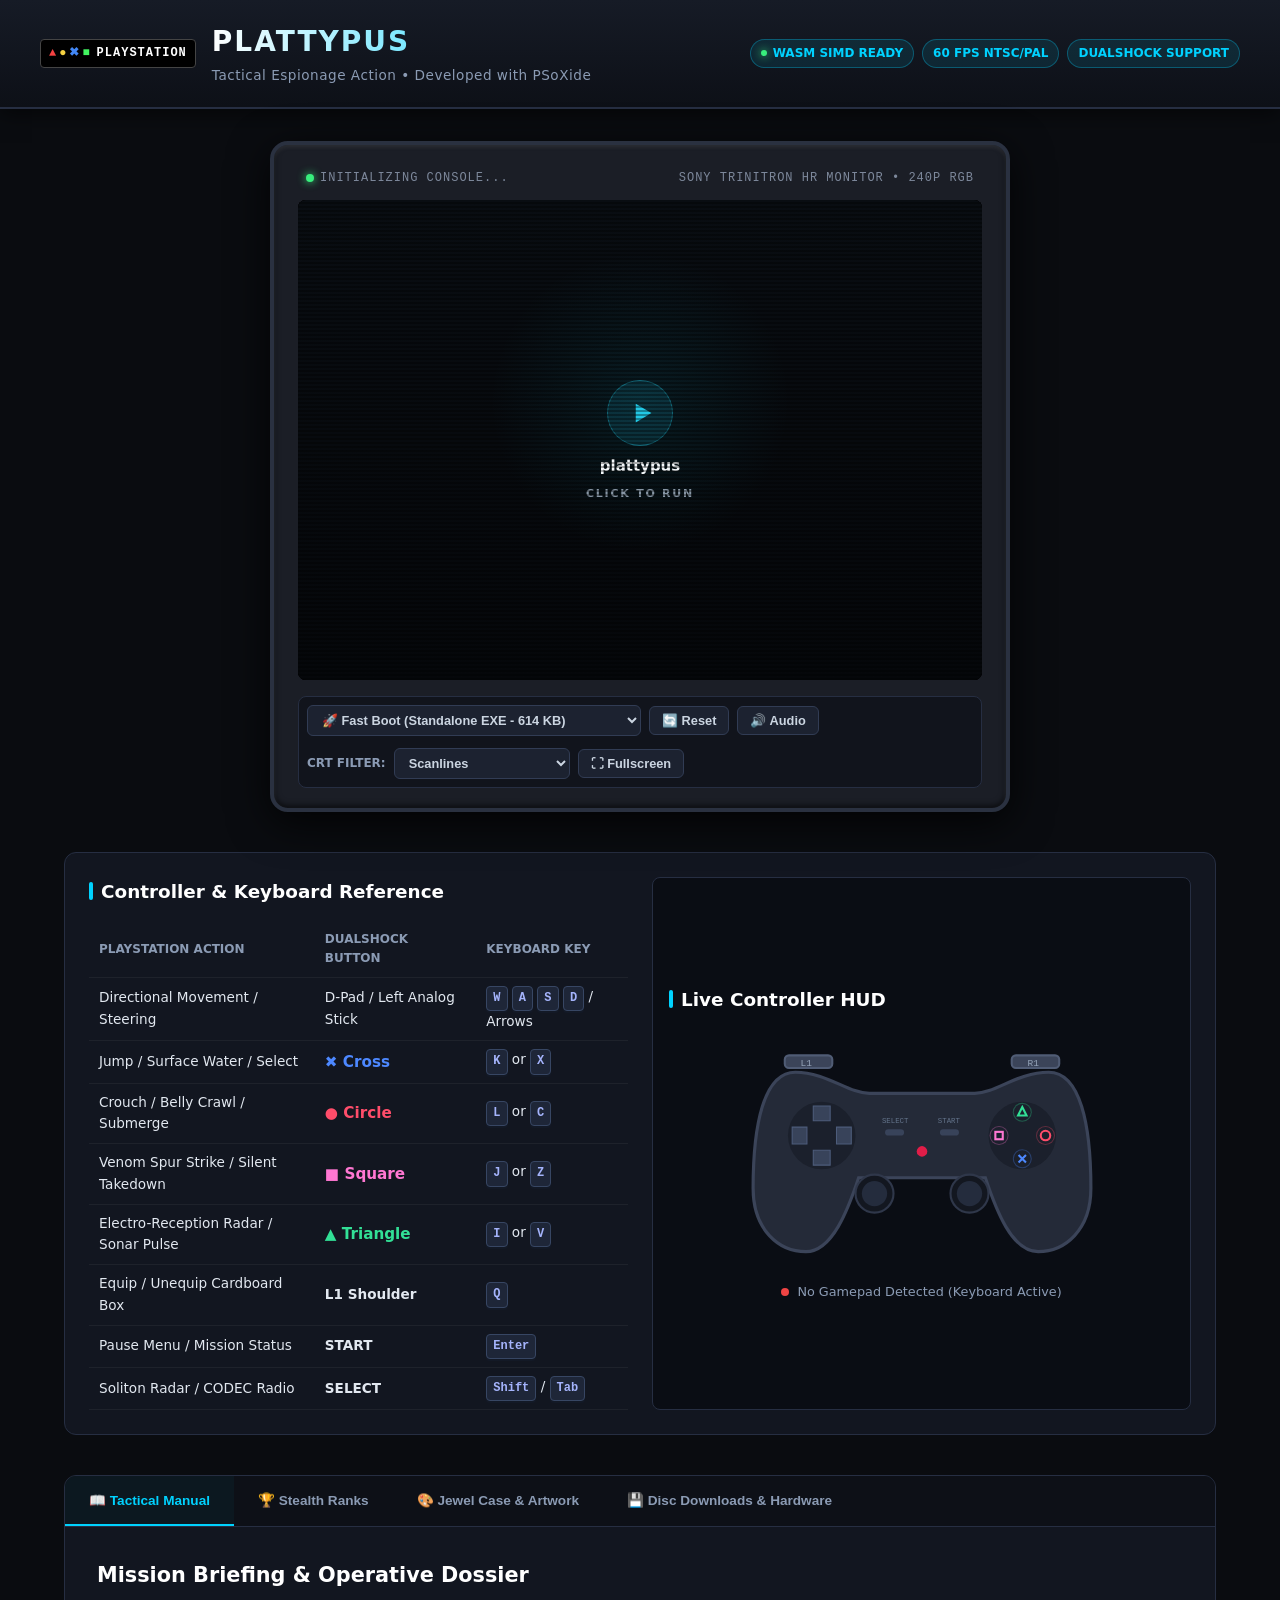
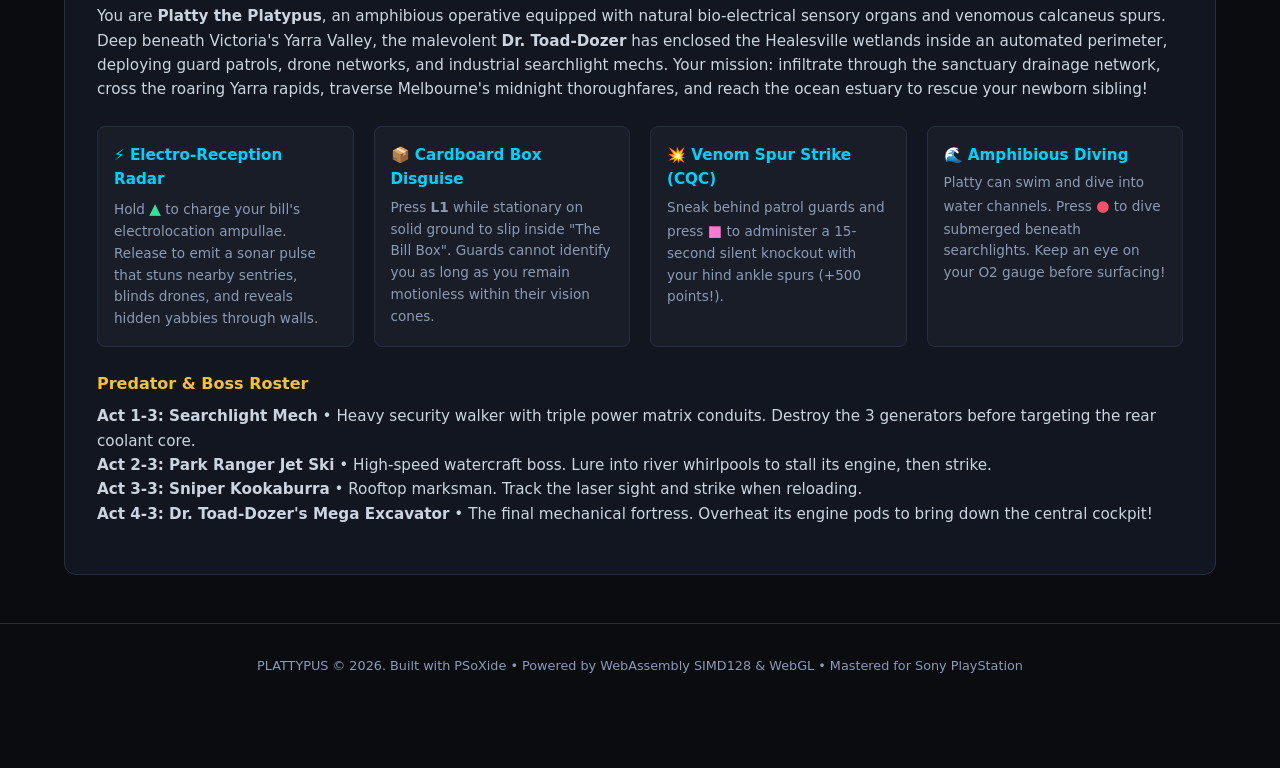
==== web/index.html @ a644ec4f "feat: Add Plattypus PS1 Web Arcade and PSoXide WASM player bundle" ====
<!DOCTYPE html>
<html lang="en">
<head>
  <meta charset="UTF-8">
  <meta name="viewport" content="width=device-width, initial-scale=1.0">
  <title>PLATTYPUS (PS1) - Tactical Espionage Action | Web Arcade</title>
  <link rel="stylesheet" href="style.css">
  <link rel="icon" type="image/png" href="assets/disc_face_art.svg">
</head>
<body>

  <!-- Top Header -->
  <header>
    <div class="header-container">
      <div class="logo-group">
        <div class="ps-badge">
          <div class="ps-logo-dots">
            <span>▲</span><span>●</span><span>✖</span><span>■</span>
          </div>
          PLAYSTATION
        </div>
        <div class="title-group">
          <h1>PLATTYPUS</h1>
          <p>Tactical Espionage Action &bull; Developed with PSoXide</p>
        </div>
      </div>
      <div class="header-badges">
        <div class="badge pulse">WASM SIMD READY</div>
        <div class="badge">60 FPS NTSC/PAL</div>
        <div class="badge">DUALSHOCK SUPPORT</div>
      </div>
    </div>
  </header>

  <!-- Main Showcase Container -->
  <main class="main-container">

    <!-- Arcade Monitor / Emulation Stage -->
    <section class="arcade-section">
      <div class="arcade-bezel">
        <div class="bezel-header">
          <div class="bezel-power-led">
            <div class="led-indicator" id="status-led"></div>
            <span id="status-text">INITIALIZING CONSOLE...</span>
          </div>
          <span>SONY TRINITRON HR MONITOR &bull; 240P RGB</span>
        </div>

        <!-- Monitor Screen with Shader Overlay -->
        <div class="screen-container">
          <iframe id="emulator-frame"
                  src="player/?embed=1&disc=../roms/plattypus.exe"
                  title="Plattypus PS1 Web Player"
                  allow="autoplay; gamepad; fullscreen"
                  loading="eager">
          </iframe>
          <div id="crt-overlay" class="crt-overlay crt-scanlines"></div>
        </div>

        <!-- Arcade Control Toolbar -->
        <div class="arcade-toolbar">
          <div class="toolbar-group">
            <select id="disc-select" class="select-tool" title="Select Game Disc Format">
              <option value="../roms/plattypus.exe">🚀 Fast Boot (Standalone EXE - 614 KB)</option>
              <option value="../roms/plattypus.bin">💿 Master CD-ROM (Full Audio & FMVs - 29 MB)</option>
            </select>
            <button id="btn-reset" class="btn-tool" title="Cold Boot / Reset PS1">🔄 Reset</button>
            <button id="btn-mute" class="btn-tool" title="Mute/Unmute Audio">🔊 Audio</button>
          </div>

          <div class="toolbar-group">
            <label for="crt-select" style="font-size: 0.75rem; color: var(--text-muted); font-weight: 600;">CRT FILTER:</label>
            <select id="crt-select" class="select-tool">
              <option value="scanlines" selected>Scanlines</option>
              <option value="trinitron">Retro Trinitron Glow</option>
              <option value="off">Off (Crisp Raw Pixels)</option>
            </select>
            <button id="btn-fullscreen" class="btn-tool" title="Toggle Fullscreen">⛶ Fullscreen</button>
          </div>
        </div>
      </div>
    </section>

    <!-- Controller Visualizer & Input Mapping -->
    <section class="controller-section">
      <!-- Input Controls Table -->
      <div>
        <h2 class="section-title">Controller & Keyboard Reference</h2>
        <table class="controls-table">
          <thead>
            <tr>
              <th>PlayStation Action</th>
              <th>DualShock Button</th>
              <th>Keyboard Key</th>
            </tr>
          </thead>
          <tbody>
            <tr>
              <td>Directional Movement / Steering</td>
              <td>D-Pad / Left Analog Stick</td>
              <td><span class="key-badge">W</span> <span class="key-badge">A</span> <span class="key-badge">S</span> <span class="key-badge">D</span> / Arrows</td>
            </tr>
            <tr>
              <td>Jump / Surface Water / Select</td>
              <td><span class="ps-symbol sym-cross">✖ Cross</span></td>
              <td><span class="key-badge">K</span> or <span class="key-badge">X</span></td>
            </tr>
            <tr>
              <td>Crouch / Belly Crawl / Submerge</td>
              <td><span class="ps-symbol sym-circle">● Circle</span></td>
              <td><span class="key-badge">L</span> or <span class="key-badge">C</span></td>
            </tr>
            <tr>
              <td>Venom Spur Strike / Silent Takedown</td>
              <td><span class="ps-symbol sym-square">■ Square</span></td>
              <td><span class="key-badge">J</span> or <span class="key-badge">Z</span></td>
            </tr>
            <tr>
              <td>Electro-Reception Radar / Sonar Pulse</td>
              <td><span class="ps-symbol sym-triangle">▲ Triangle</span></td>
              <td><span class="key-badge">I</span> or <span class="key-badge">V</span></td>
            </tr>
            <tr>
              <td>Equip / Unequip Cardboard Box</td>
              <td><strong>L1 Shoulder</strong></td>
              <td><span class="key-badge">Q</span></td>
            </tr>
            <tr>
              <td>Pause Menu / Mission Status</td>
              <td><strong>START</strong></td>
              <td><span class="key-badge">Enter</span></td>
            </tr>
            <tr>
              <td>Soliton Radar / CODEC Radio</td>
              <td><strong>SELECT</strong></td>
              <td><span class="key-badge">Shift</span> / <span class="key-badge">Tab</span></td>
            </tr>
          </tbody>
        </table>
      </div>

      <!-- Live Virtual DualShock Controller -->
      <div class="gamepad-visualizer">
        <h2 class="section-title" style="align-self: flex-start;">Live Controller HUD</h2>
        <div class="controller-svg-wrap">
          <svg viewBox="0 0 360 220" fill="none" xmlns="http://www.w3.org/2000/svg">
            <!-- Controller Base Body -->
            <path d="M 60 40 C 30 40, 20 90, 20 150 C 20 190, 45 210, 70 210 C 95 210, 110 170, 120 140 L 240 140 C 250 170, 265 210, 290 210 C 315 210, 340 190, 340 150 C 340 90, 330 40, 300 40 C 270 40, 250 60, 230 60 L 130 60 C 110 60, 90 40, 60 40 Z" fill="#242a38" stroke="#3b4459" stroke-width="3"/>
            
            <!-- Shoulders L1 / R1 -->
            <rect id="svg-l1" x="50" y="24" width="45" height="12" rx="4" fill="#3b4459" stroke="#505c75" stroke-width="2"/>
            <rect id="svg-r1" x="265" y="24" width="45" height="12" rx="4" fill="#3b4459" stroke="#505c75" stroke-width="2"/>
            <text x="65" y="34" font-size="9" fill="#94a3b8" font-family="monospace">L1</text>
            <text x="280" y="34" font-size="9" fill="#94a3b8" font-family="monospace">R1</text>

            <!-- D-Pad Base & Directional Buttons -->
            <circle cx="85" cy="100" r="32" fill="#1b202c"/>
            <path id="svg-dpad-up" d="M 77 72 H 93 V 86 H 77 Z" fill="#38435a" stroke="#4d5c7b"/>
            <path id="svg-dpad-down" d="M 77 114 H 93 V 128 H 77 Z" fill="#38435a" stroke="#4d5c7b"/>
            <path id="svg-dpad-left" d="M 57 92 H 71 V 108 H 57 Z" fill="#38435a" stroke="#4d5c7b"/>
            <path id="svg-dpad-right" d="M 99 92 H 113 V 108 H 99 Z" fill="#38435a" stroke="#4d5c7b"/>

            <!-- Center Buttons (Select / Analog / Start) -->
            <rect id="svg-select" x="145" y="94" width="18" height="6" rx="3" fill="#38435a"/>
            <rect id="svg-start" x="197" y="94" width="18" height="6" rx="3" fill="#38435a"/>
            <text x="142" y="88" font-size="7" fill="#64748b" font-family="monospace">SELECT</text>
            <text x="195" y="88" font-size="7" fill="#64748b" font-family="monospace">START</text>
            <circle cx="180" cy="115" r="5" fill="#e11d48"/>

            <!-- Action Buttons (Triangle, Circle, Cross, Square) -->
            <circle cx="275" cy="100" r="32" fill="#1b202c"/>
            <!-- Triangle (Top) -->
            <g id="svg-triangle">
              <circle cx="275" cy="78" r="9" fill="#32e096" opacity="0.3"/>
              <circle cx="275" cy="78" r="8" fill="#1b202c"/>
              <path d="M 275 73 L 279 81 L 271 81 Z" fill="none" stroke="#32e096" stroke-width="2"/>
            </g>
            <!-- Circle (Right) -->
            <g id="svg-circle">
              <circle cx="297" cy="100" r="9" fill="#ff4d6a" opacity="0.3"/>
              <circle cx="297" cy="100" r="8" fill="#1b202c"/>
              <circle cx="297" cy="100" r="4.5" fill="none" stroke="#ff4d6a" stroke-width="2"/>
            </g>
            <!-- Cross (Bottom) -->
            <g id="svg-cross">
              <circle cx="275" cy="122" r="9" fill="#4d88ff" opacity="0.3"/>
              <circle cx="275" cy="122" r="8" fill="#1b202c"/>
              <path d="M 271.5 118.5 L 278.5 125.5 M 278.5 118.5 L 271.5 125.5" stroke="#4d88ff" stroke-width="2"/>
            </g>
            <!-- Square (Left) -->
            <g id="svg-square">
              <circle cx="253" cy="100" r="9" fill="#ff77d2" opacity="0.3"/>
              <circle cx="253" cy="100" r="8" fill="#1b202c"/>
              <rect x="249.5" y="96.5" width="7" height="7" fill="none" stroke="#ff77d2" stroke-width="2"/>
            </g>

            <!-- Dual Analog Sticks -->
            <g id="svg-stick-l">
              <circle cx="135" cy="155" r="18" fill="#131720" stroke="#2f374a" stroke-width="2"/>
              <circle cx="135" cy="155" r="12" fill="#242c3d"/>
            </g>
            <g id="svg-stick-r">
              <circle cx="225" cy="155" r="18" fill="#131720" stroke="#2f374a" stroke-width="2"/>
              <circle cx="225" cy="155" r="12" fill="#242c3d"/>
            </g>
          </svg>
        </div>
        <div class="controller-status-bar">
          <div id="gamepad-status" class="status-dot"></div>
          <span id="gamepad-name">No Gamepad Detected (Keyboard Active)</span>
        </div>
      </div>
    </section>

    <!-- Information Hub / Manual & Media Tabs -->
    <section class="hub-section">
      <div class="hub-tabs">
        <button class="tab-btn active" data-tab="tab-manual">📖 Tactical Manual</button>
        <button class="tab-btn" data-tab="tab-ranks">🏆 Stealth Ranks</button>
        <button class="tab-btn" data-tab="tab-gallery">🎨 Jewel Case & Artwork</button>
        <button class="tab-btn" data-tab="tab-downloads">💾 Disc Downloads & Hardware</button>
      </div>

      <!-- Tab 1: Field Manual -->
      <div id="tab-manual" class="tab-content active">
        <h3>Mission Briefing & Operative Dossier</h3>
        <p>
          You are <strong>Platty the Platypus</strong>, an amphibious operative equipped with natural bio-electrical sensory organs and venomous calcaneus spurs. 
          Deep beneath Victoria's Yarra Valley, the malevolent <strong>Dr. Toad-Dozer</strong> has enclosed the Healesville wetlands inside an automated perimeter, 
          deploying guard patrols, drone networks, and industrial searchlight mechs. Your mission: infiltrate through the sanctuary drainage network, cross the roaring Yarra rapids, 
          traverse Melbourne's midnight thoroughfares, and reach the ocean estuary to rescue your newborn sibling!
        </p>

        <div class="features-grid">
          <div class="feature-card">
            <h5>⚡ Electro-Reception Radar</h5>
            <p>Hold <span class="ps-symbol sym-triangle">▲</span> to charge your bill's electrolocation ampullae. Release to emit a sonar pulse that stuns nearby sentries, blinds drones, and reveals hidden yabbies through walls.</p>
          </div>
          <div class="feature-card">
            <h5>📦 Cardboard Box Disguise</h5>
            <p>Press <strong>L1</strong> while stationary on solid ground to slip inside "The Bill Box". Guards cannot identify you as long as you remain motionless within their vision cones.</p>
          </div>
          <div class="feature-card">
            <h5>💥 Venom Spur Strike (CQC)</h5>
            <p>Sneak behind patrol guards and press <span class="ps-symbol sym-square">■</span> to administer a 15-second silent knockout with your hind ankle spurs (+500 points!).</p>
          </div>
          <div class="feature-card">
            <h5>🌊 Amphibious Diving</h5>
            <p>Platty can swim and dive into water channels. Press <span class="ps-symbol sym-circle">●</span> to dive submerged beneath searchlights. Keep an eye on your O2 gauge before surfacing!</p>
          </div>
        </div>

        <h4>Predator & Boss Roster</h4>
        <p>
          <strong>Act 1-3: Searchlight Mech</strong> &bull; Heavy security walker with triple power matrix conduits. Destroy the 3 generators before targeting the rear coolant core.<br>
          <strong>Act 2-3: Park Ranger Jet Ski</strong> &bull; High-speed watercraft boss. Lure into river whirlpools to stall its engine, then strike.<br>
          <strong>Act 3-3: Sniper Kookaburra</strong> &bull; Rooftop marksman. Track the laser sight and strike when reloading.<br>
          <strong>Act 4-3: Dr. Toad-Dozer's Mega Excavator</strong> &bull; The final mechanical fortress. Overheat its engine pods to bring down the central cockpit!
        </p>
      </div>

      <!-- Tab 2: Stealth Ranks -->
      <div id="tab-ranks" class="tab-content">
        <h3>Campaign Codename & Grading System</h3>
        <p>Upon completing the campaign or individual acts, your performance is graded against clear times and stealth alerts:</p>
        
        <table class="controls-table" style="margin-top: 1rem;">
          <thead>
            <tr>
              <th>Codename</th>
              <th>Rank</th>
              <th>Requirement</th>
              <th>Evaluation Profile</th>
            </tr>
          </thead>
          <tbody>
            <tr>
              <td><strong style="color: #ffd700;">FOX</strong></td>
              <td><span class="key-badge" style="color: #ffd700; border-color: #ffd700;">S-RANK</span></td>
              <td>0 Alerts &bull; Time &lt; 10 min</td>
              <td>Ultimate Ghost Operative &bull; Zero Detection</td>
            </tr>
            <tr>
              <td><strong>PLATYPUS</strong></td>
              <td><span class="key-badge">A-RANK</span></td>
              <td>&le; 2 Alerts &bull; Time &lt; 15 min</td>
              <td>True Amphibious Spec-Ops Master</td>
            </tr>
            <tr>
              <td><strong>ECHIDNA</strong></td>
              <td><span class="key-badge">A-RANK</span></td>
              <td>&le; 4 Alerts &bull; Time &lt; 20 min</td>
              <td>Spiny Defensive Expert</td>
            </tr>
            <tr>
              <td><strong>WOMBAT</strong></td>
              <td><span class="key-badge">B-RANK</span></td>
              <td>&le; 6 Alerts &bull; Time &lt; 25 min</td>
              <td>Sturdy Subterranean Infiltrator</td>
            </tr>
            <tr>
              <td><strong>KOALA</strong></td>
              <td><span class="key-badge">B-RANK</span></td>
              <td>&le; 8 Alerts &bull; Time &lt; 30 min</td>
              <td>Methodical Tree Climber</td>
            </tr>
            <tr>
              <td><strong>SLOTH</strong></td>
              <td><span class="key-badge">C-RANK</span></td>
              <td>&gt; 8 Alerts or Time &ge; 30 min</td>
              <td>Take Your Time, Platty!</td>
            </tr>
          </tbody>
        </table>
      </div>

      <!-- Tab 3: Artwork & Packaging Gallery -->
      <div id="tab-gallery" class="tab-content">
        <h3>Original PlayStation Packaging & Physical Media</h3>
        <p>Complete authentic PlayStation jewel case designs and disc face specifications drafted for retail manufacturing:</p>

        <div class="gallery-grid">
          <div class="art-card">
            <img src="assets/jewel_case_cover_ntsc.svg" alt="NTSC Front Jewel Case">
            <span>NTSC-U Front Jewel Case Art</span>
          </div>
          <div class="art-card">
            <img src="assets/disc_face_art.svg" alt="CD-ROM Disc Face Art">
            <span>Direct Silk-Screened Disc Face</span>
          </div>
          <div class="art-card">
            <img src="assets/jewel_case_back_ntsc.svg" alt="NTSC Back Cover Insert">
            <span>Rear Inlay & Barcode Packaging</span>
          </div>
          <div class="art-card">
            <img src="assets/frontscreen.png" alt="In-Game Title Art">
            <span>Hi-Res 16-Bit Title Screen Canvas</span>
          </div>
        </div>
      </div>

      <!-- Tab 4: Downloads & Hardware Guide -->
      <div id="tab-downloads" class="tab-content">
        <h3>Master Disc Images & Hardware Deployment</h3>
        <p>Run Plattypus natively on genuine PlayStation 1 hardware or your preferred desktop emulator:</p>

        <div class="download-grid">
          <div class="download-card">
            <div>
              <h4>Standalone PSX-EXE</h4>
              <p>MIPS R3000 bare-metal executable. Ideal for fast network boot via Unirom, Caetla, or emulator rapid testing.</p>
            </div>
            <a href="roms/plattypus.exe" download="plattypus.exe" class="btn-download">
              ⬇ Download plattypus.exe (614 KB)
            </a>
          </div>

          <div class="download-card">
            <div>
              <h4>Master Bootable CD (.CUE / .BIN)</h4>
              <p>Mastered Red Book CD image including CDDA Audio soundtrack and 15fps MDEC/XA cinematic sequences.</p>
            </div>
            <div style="display: flex; gap: 0.5rem; flex-direction: column;">
              <a href="roms/plattypus.cue" download="plattypus.cue" class="btn-download">
                ⬇ Download plattypus.cue (Index)
              </a>
              <a href="roms/plattypus.bin" download="plattypus.bin" class="btn-download" style="background: linear-gradient(90deg, #10b981 0%, #059669 100%);">
                ⬇ Download plattypus.bin (29 MB)
              </a>
            </div>
          </div>
        </div>

        <h4 style="margin-top: 2rem;">Hardware Installation Instructions</h4>
        <ul style="color: var(--text-muted); font-size: 0.9rem; margin-left: 1.5rem; margin-top: 0.5rem; line-height: 1.8;">
          <li><strong>Optical Drive Emulators (xStation, MODE, PSIO):</strong> Place <code>plattypus.cue</code> and <code>plattypus.bin</code> inside your SD card game folder. Compatible with NTSC-U, NTSC-J, and PAL consoles with automatic 60Hz/50Hz clock scaling.</li>
          <li><strong>Physical CD-R:</strong> Burn <code>plattypus.cue</code> using ImgBurn at 2x or 4x speed onto high quality CD-R media. Boot via modchip or Tonyhax international soft-exploit.</li>
          <li><strong>DuckStation / RetroArch:</strong> Open DuckStation &bull; File &bull; Start Disc &bull; Select <code>plattypus.cue</code>. Enable PGXP Geometry Precision for ultra-smooth perspective polygon rendering.</li>
        </ul>
      </div>
    </section>

  </main>

  <!-- Footer -->
  <footer>
    <p>PLATTYPUS &copy; 2026. Built with PSoXide &bull; Powered by WebAssembly SIMD128 & WebGL &bull; Mastered for Sony PlayStation</p>
  </footer>

  <script src="app.js"></script>
</body>
</html>
---- web/style.css ----
:root {
  --bg-primary: #0a0c10;
  --bg-secondary: #121620;
  --bg-card: #181d2a;
  --border-color: #262e42;
  --accent-blue: #00d2ff;
  --accent-cyan: #38ef7d;
  --accent-yellow: #f8c034;
  --accent-red: #ff3860;
  --ps-cross: #4d88ff;
  --ps-circle: #ff4d6a;
  --ps-square: #ff77d2;
  --ps-triangle: #32e096;
  --text-main: #e2e8f0;
  --text-muted: #8b9bb4;
  --font-retro: 'Courier New', monospace;
  --font-ui: system-ui, -apple-system, BlinkMacSystemFont, 'Segoe UI', Roboto, sans-serif;
}

* {
  box-sizing: border-box;
  margin: 0;
  padding: 0;
}

body {
  background-color: var(--bg-primary);
  color: var(--text-main);
  font-family: var(--font-ui);
  line-height: 1.6;
  overflow-x: hidden;
  padding-bottom: 60px;
}

/* Header & Banner */
header {
  background: linear-gradient(180deg, #161b26 0%, #0d1017 100%);
  border-bottom: 2px solid var(--border-color);
  padding: 1.25rem 2rem;
  box-shadow: 0 4px 20px rgba(0, 0, 0, 0.6);
}

.header-container {
  max-width: 1200px;
  margin: 0 auto;
  display: flex;
  justify-content: space-between;
  align-items: center;
  flex-wrap: wrap;
  gap: 1rem;
}

.logo-group {
  display: flex;
  align-items: center;
  gap: 1rem;
}

.ps-badge {
  background: #000;
  border: 1px solid #444;
  border-radius: 4px;
  padding: 4px 8px;
  font-family: var(--font-retro);
  font-size: 0.75rem;
  font-weight: bold;
  letter-spacing: 1px;
  color: #fff;
  display: flex;
  align-items: center;
  gap: 6px;
}

.ps-logo-dots {
  display: inline-flex;
  gap: 2px;
}
.ps-logo-dots span:nth-child(1) { color: var(--ps-red, #f54242); }
.ps-logo-dots span:nth-child(2) { color: var(--ps-yellow, #f5d142); }
.ps-logo-dots span:nth-child(3) { color: var(--ps-blue, #4287f5); }
.ps-logo-dots span:nth-child(4) { color: var(--ps-green, #42f560); }

.title-group h1 {
  font-size: 1.75rem;
  font-weight: 800;
  letter-spacing: 2px;
  background: linear-gradient(90deg, #ffffff 0%, var(--accent-blue) 100%);
  -webkit-background-clip: text;
  -webkit-text-fill-color: transparent;
  text-transform: uppercase;
}

.title-group p {
  font-size: 0.85rem;
  color: var(--text-muted);
  letter-spacing: 0.5px;
}

.header-badges {
  display: flex;
  gap: 0.5rem;
  align-items: center;
}

.badge {
  background: rgba(0, 210, 255, 0.1);
  border: 1px solid rgba(0, 210, 255, 0.3);
  color: var(--accent-blue);
  font-size: 0.75rem;
  padding: 4px 10px;
  border-radius: 999px;
  font-weight: 600;
  display: flex;
  align-items: center;
  gap: 6px;
}

.badge.pulse::before {
  content: '';
  width: 6px;
  height: 6px;
  background: var(--accent-cyan);
  border-radius: 50%;
  box-shadow: 0 0 8px var(--accent-cyan);
  animation: pulse 1.5s infinite;
}

@keyframes pulse {
  0% { opacity: 0.4; }
  50% { opacity: 1; }
  100% { opacity: 0.4; }
}

/* Main Container */
.main-container {
  max-width: 1200px;
  margin: 2rem auto;
  padding: 0 1.5rem;
  display: grid;
  grid-template-columns: 1fr;
  gap: 2.5rem;
}

/* Arcade Monitor Section */
.arcade-section {
  display: flex;
  flex-direction: column;
  align-items: center;
}

.arcade-bezel {
  position: relative;
  background: #1b1e26;
  border-radius: 18px;
  padding: 1.5rem 1.5rem 1.25rem 1.5rem;
  box-shadow:
    0 10px 40px rgba(0, 0, 0, 0.8),
    inset 0 2px 4px rgba(255, 255, 255, 0.1),
    inset 0 -2px 6px rgba(0, 0, 0, 0.7);
  border: 4px solid #2a3140;
  max-width: 740px;
  width: 100%;
}

.bezel-header {
  display: flex;
  justify-content: space-between;
  align-items: center;
  margin-bottom: 0.75rem;
  padding: 0 0.5rem;
  color: #7d889b;
  font-family: var(--font-retro);
  font-size: 0.75rem;
  letter-spacing: 1px;
}

.bezel-power-led {
  display: flex;
  align-items: center;
  gap: 6px;
}

.led-indicator {
  width: 8px;
  height: 8px;
  border-radius: 50%;
  background: #38ef7d;
  box-shadow: 0 0 8px #38ef7d;
}

.screen-container {
  position: relative;
  width: 100%;
  aspect-ratio: 4 / 3;
  max-height: 480px;
  background: #000;
  border-radius: 8px;
  overflow: hidden;
  box-shadow: inset 0 0 20px rgba(0, 0, 0, 0.9);
}

.screen-container iframe {
  width: 100%;
  height: 100%;
  border: none;
  display: block;
}

/* CRT Shader Overlay */
.crt-overlay {
  pointer-events: none;
  position: absolute;
  top: 0;
  left: 0;
  width: 100%;
  height: 100%;
  opacity: 0;
  transition: opacity 0.3s ease;
  z-index: 10;
}

.crt-scanlines {
  background: linear-gradient(
    rgba(18, 16, 16, 0) 50%,
    rgba(0, 0, 0, 0.4) 50%
  );
  background-size: 100% 4px;
  opacity: 0.85;
}

.crt-trinitron {
  background:
    radial-gradient(ellipse at center, rgba(0,0,0,0) 60%, rgba(0,0,0,0.5) 100%),
    linear-gradient(rgba(18, 16, 16, 0) 50%, rgba(0, 0, 0, 0.45) 50%);
  background-size: 100% 100%, 100% 4px;
  opacity: 0.95;
  box-shadow: inset 0 0 40px rgba(0, 210, 255, 0.05);
}

/* Arcade Controls Toolbar */
.arcade-toolbar {
  margin-top: 1rem;
  display: flex;
  justify-content: space-between;
  align-items: center;
  flex-wrap: wrap;
  gap: 0.75rem;
  padding: 0.5rem;
  background: #11141c;
  border-radius: 8px;
  border: 1px solid var(--border-color);
}

.toolbar-group {
  display: flex;
  align-items: center;
  gap: 0.5rem;
}

.btn-tool {
  background: #1c2230;
  border: 1px solid #313c54;
  color: #cbd5e1;
  font-size: 0.8rem;
  font-weight: 600;
  padding: 6px 12px;
  border-radius: 6px;
  cursor: pointer;
  display: flex;
  align-items: center;
  gap: 6px;
  transition: all 0.2s ease;
}

.btn-tool:hover {
  background: #2a3449;
  color: #fff;
  border-color: var(--accent-blue);
  box-shadow: 0 0 10px rgba(0, 210, 255, 0.2);
}

.btn-tool.active {
  background: rgba(0, 210, 255, 0.15);
  border-color: var(--accent-blue);
  color: var(--accent-blue);
}

.select-tool {
  background: #1c2230;
  border: 1px solid #313c54;
  color: #cbd5e1;
  font-size: 0.8rem;
  font-weight: 600;
  padding: 6px 10px;
  border-radius: 6px;
  outline: none;
  cursor: pointer;
}

.select-tool:focus {
  border-color: var(--accent-blue);
}

/* Controller & Quick Guide Section */
.controller-section {
  display: grid;
  grid-template-columns: 1fr 1fr;
  gap: 1.5rem;
  background: var(--bg-secondary);
  border: 1px solid var(--border-color);
  border-radius: 12px;
  padding: 1.5rem;
}

@media (max-width: 860px) {
  .controller-section {
    grid-template-columns: 1fr;
  }
}

.section-title {
  font-size: 1.15rem;
  font-weight: 700;
  margin-bottom: 1rem;
  display: flex;
  align-items: center;
  gap: 8px;
  color: #ffffff;
}

.section-title::before {
  content: '';
  display: inline-block;
  width: 4px;
  height: 18px;
  background: var(--accent-blue);
  border-radius: 2px;
}

/* Controls Grid */
.controls-table {
  width: 100%;
  border-collapse: collapse;
  font-size: 0.85rem;
}

.controls-table th,
.controls-table td {
  padding: 8px 10px;
  text-align: left;
  border-bottom: 1px solid rgba(255, 255, 255, 0.05);
}

.controls-table th {
  color: var(--text-muted);
  font-weight: 600;
  font-size: 0.75rem;
  text-transform: uppercase;
}

.key-badge {
  display: inline-block;
  background: #1e2638;
  border: 1px solid #374663;
  border-radius: 4px;
  padding: 2px 6px;
  font-family: var(--font-retro);
  font-size: 0.75rem;
  font-weight: bold;
  color: #a5b4fc;
  box-shadow: 0 2px 0 #131926;
}

.ps-symbol {
  font-weight: 800;
  font-size: 0.95rem;
}
.sym-cross { color: var(--ps-cross); }
.sym-circle { color: var(--ps-circle); }
.sym-square { color: var(--ps-square); }
.sym-triangle { color: var(--ps-triangle); }

/* Virtual Gamepad Visualizer */
.gamepad-visualizer {
  display: flex;
  flex-direction: column;
  align-items: center;
  justify-content: center;
  background: #0a0d14;
  border: 1px solid var(--border-color);
  border-radius: 8px;
  padding: 1rem;
  position: relative;
}

.controller-svg-wrap {
  width: 100%;
  max-width: 380px;
}

.controller-status-bar {
  margin-top: 0.75rem;
  display: flex;
  align-items: center;
  gap: 8px;
  font-size: 0.8rem;
  color: var(--text-muted);
}

.status-dot {
  width: 8px;
  height: 8px;
  border-radius: 50%;
  background: #ef4444;
}

.status-dot.connected {
  background: #38ef7d;
  box-shadow: 0 0 8px #38ef7d;
}

/* Tabbed Content Hub */
.hub-section {
  background: var(--bg-secondary);
  border: 1px solid var(--border-color);
  border-radius: 12px;
  overflow: hidden;
}

.hub-tabs {
  display: flex;
  background: #0d1017;
  border-bottom: 1px solid var(--border-color);
  overflow-x: auto;
}

.tab-btn {
  background: transparent;
  border: none;
  color: var(--text-muted);
  font-size: 0.85rem;
  font-weight: 600;
  padding: 1rem 1.5rem;
  cursor: pointer;
  white-space: nowrap;
  border-bottom: 2px solid transparent;
  transition: all 0.2s ease;
}

.tab-btn:hover {
  color: #fff;
  background: rgba(255, 255, 255, 0.02);
}

.tab-btn.active {
  color: var(--accent-blue);
  border-bottom-color: var(--accent-blue);
  background: rgba(0, 210, 255, 0.04);
}

.tab-content {
  padding: 2rem;
  display: none;
}

.tab-content.active {
  display: block;
}

/* Manual & Dossier Typography */
.tab-content h3 {
  font-size: 1.3rem;
  margin-bottom: 0.75rem;
  color: #fff;
}

.tab-content h4 {
  font-size: 1rem;
  margin: 1.25rem 0 0.5rem 0;
  color: var(--accent-yellow);
}

.tab-content p {
  color: #cbd5e1;
  margin-bottom: 1rem;
  font-size: 0.95rem;
}

.features-grid {
  display: grid;
  grid-template-columns: repeat(auto-fit, minmax(240px, 1fr));
  gap: 1.25rem;
  margin: 1.5rem 0;
}

.feature-card {
  background: #181d28;
  border: 1px solid var(--border-color);
  border-radius: 8px;
  padding: 1rem;
}

.feature-card h5 {
  color: var(--accent-blue);
  font-size: 0.95rem;
  margin-bottom: 0.35rem;
}

.feature-card p {
  font-size: 0.85rem;
  color: var(--text-muted);
  margin-bottom: 0;
}

/* Artwork Showcase */
.gallery-grid {
  display: grid;
  grid-template-columns: repeat(auto-fit, minmax(280px, 1fr));
  gap: 2rem;
  align-items: center;
  justify-items: center;
  margin-top: 1rem;
}

.art-card {
  background: #11141c;
  border: 1px solid var(--border-color);
  border-radius: 10px;
  padding: 1rem;
  text-align: center;
  width: 100%;
  max-width: 340px;
}

.art-card img {
  width: 100%;
  height: auto;
  border-radius: 6px;
  box-shadow: 0 4px 15px rgba(0, 0, 0, 0.5);
  margin-bottom: 0.75rem;
}

.art-card span {
  font-size: 0.85rem;
  font-weight: 600;
  color: var(--text-muted);
}

/* Download Cards */
.download-grid {
  display: grid;
  grid-template-columns: repeat(auto-fit, minmax(280px, 1fr));
  gap: 1.5rem;
  margin-top: 1rem;
}

.download-card {
  background: #161b26;
  border: 1px solid var(--border-color);
  border-radius: 10px;
  padding: 1.5rem;
  display: flex;
  flex-direction: column;
  justify-content: space-between;
}

.download-card h4 {
  color: #fff;
  margin-top: 0;
}

.download-card p {
  font-size: 0.85rem;
  color: var(--text-muted);
  margin-bottom: 1.25rem;
}

.btn-download {
  display: inline-flex;
  align-items: center;
  justify-content: center;
  gap: 8px;
  background: linear-gradient(90deg, #0088cc 0%, #00b4d8 100%);
  color: #fff;
  text-decoration: none;
  font-weight: 700;
  font-size: 0.85rem;
  padding: 10px 16px;
  border-radius: 6px;
  transition: all 0.2s ease;
}

.btn-download:hover {
  background: linear-gradient(90deg, #0099e6 0%, #00c8f0 100%);
  box-shadow: 0 0 15px rgba(0, 180, 216, 0.4);
}

/* Footer */
footer {
  text-align: center;
  padding: 2rem;
  color: var(--text-muted);
  font-size: 0.8rem;
  border-top: 1px solid var(--border-color);
  margin-top: 3rem;
}
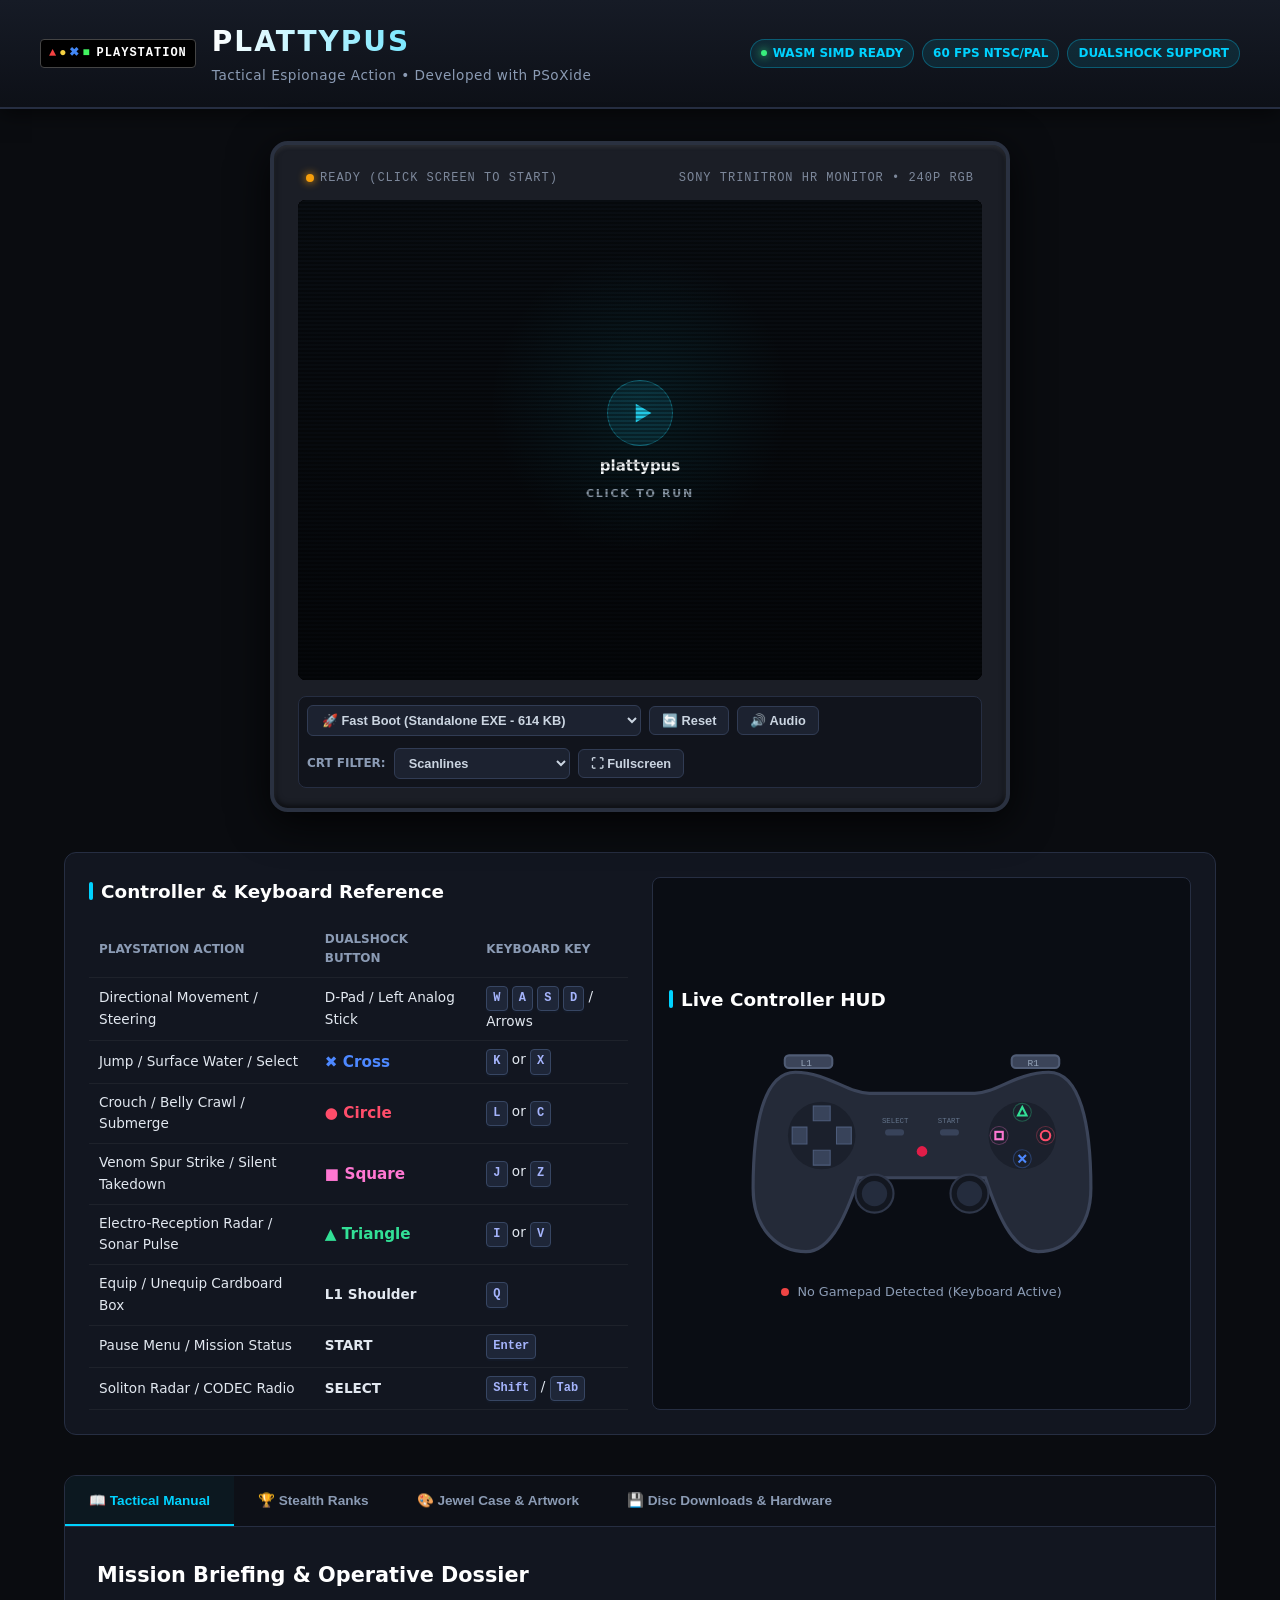
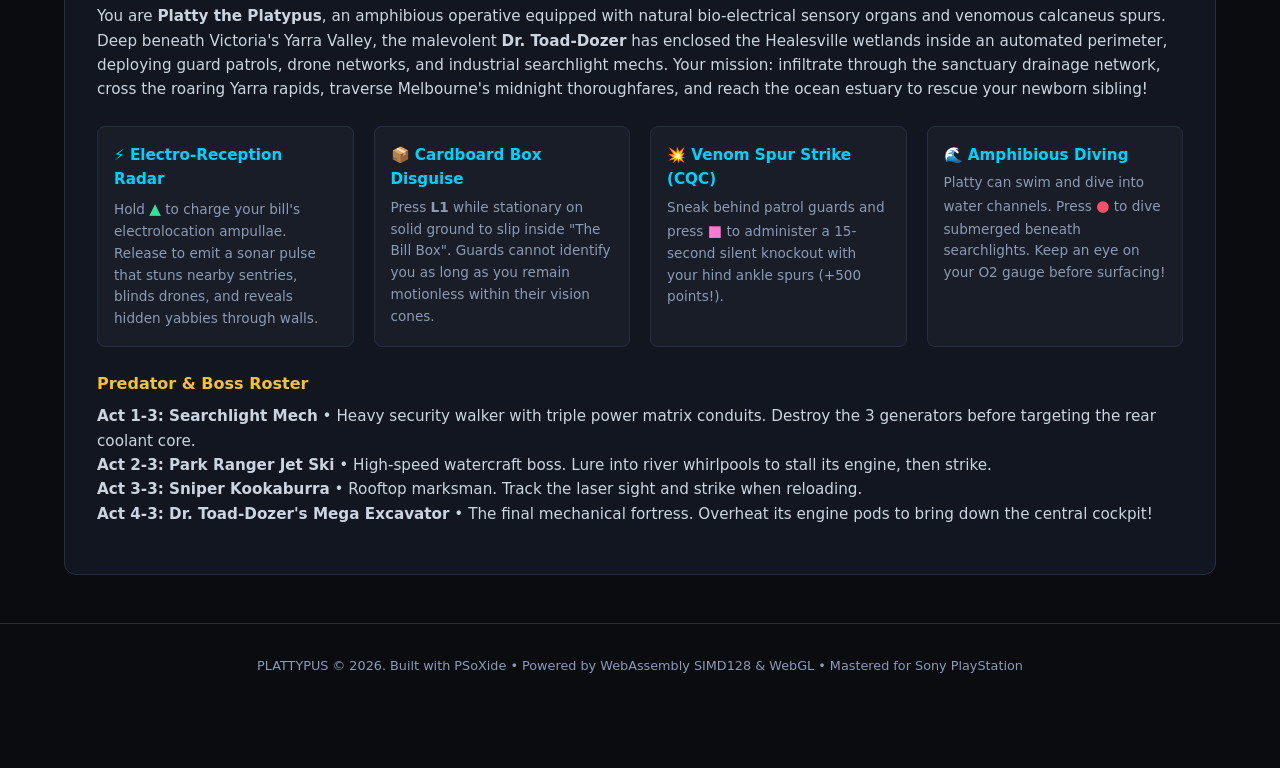
==== commit ca3bcfd4: "feat(release): automate release tagging, bin/cue publishing, and web arcade updates on version push " ====
--- a/web/index.html
+++ b/web/index.html
@@ -62,7 +62,8 @@
           <div class="toolbar-group">
             <select id="disc-select" class="select-tool" title="Select Game Disc Format">
               <option value="../roms/plattypus.exe">🚀 Fast Boot (Standalone EXE - 614 KB)</option>
-              <option value="../roms/plattypus.bin">💿 Master CD-ROM (Full Audio & FMVs - 29 MB)</option>
+              <option value="../roms/plattypus.bin">💿 Master CD-ROM (Full Audio & FMVs - 59 MB)</option>
+              <option value="../roms/plattypus.iso">📀 Compact Disc ISO (Data Track - 2 MB)</option>
             </select>
             <button id="btn-reset" class="btn-tool" title="Cold Boot / Reset PS1">🔄 Reset</button>
             <button id="btn-mute" class="btn-tool" title="Mute/Unmute Audio">🔊 Audio</button>
@@ -357,6 +358,16 @@
 
           <div class="download-card">
             <div>
+              <h4>Cooked PS1 ISO (.ISO)</h4>
+              <p>Standard 2048-byte Mode 1 ISO filesystem. Compact disc image compatible with universal optical disc loaders.</p>
+            </div>
+            <a href="roms/plattypus.iso" download="plattypus.iso" class="btn-download" style="background: linear-gradient(90deg, #6366f1 0%, #4f46e5 100%);">
+              ⬇ Download plattypus.iso (2 MB)
+            </a>
+          </div>
+
+          <div class="download-card">
+            <div>
               <h4>Master Bootable CD (.CUE / .BIN)</h4>
               <p>Mastered Red Book CD image including CDDA Audio soundtrack and 15fps MDEC/XA cinematic sequences.</p>
             </div>
@@ -365,10 +376,16 @@
                 ⬇ Download plattypus.cue (Index)
               </a>
               <a href="roms/plattypus.bin" download="plattypus.bin" class="btn-download" style="background: linear-gradient(90deg, #10b981 0%, #059669 100%);">
-                ⬇ Download plattypus.bin (29 MB)
+                ⬇ Download plattypus.bin (59 MB)
               </a>
             </div>
           </div>
+        </div>
+
+        <div style="margin-top: 1.5rem; padding: 1.25rem; background: rgba(59, 130, 246, 0.1); border: 1px solid rgba(59, 130, 246, 0.3); border-radius: 8px;">
+          <p style="margin: 0; color: #93c5fd; font-size: 0.95rem; line-height: 1.6;">
+            📦 <strong>Official GitHub Releases:</strong> Pre-packaged archives with verified SHA-256 checksums, packaging artwork, and full release notes are published at the <a href="https://github.com/tonym128/plattypus/releases" target="_blank" style="color: #60a5fa; text-decoration: underline; font-weight: bold;">GitHub Releases Page</a>.
+          </p>
         </div>
 
         <h4 style="margin-top: 2rem;">Hardware Installation Instructions</h4>
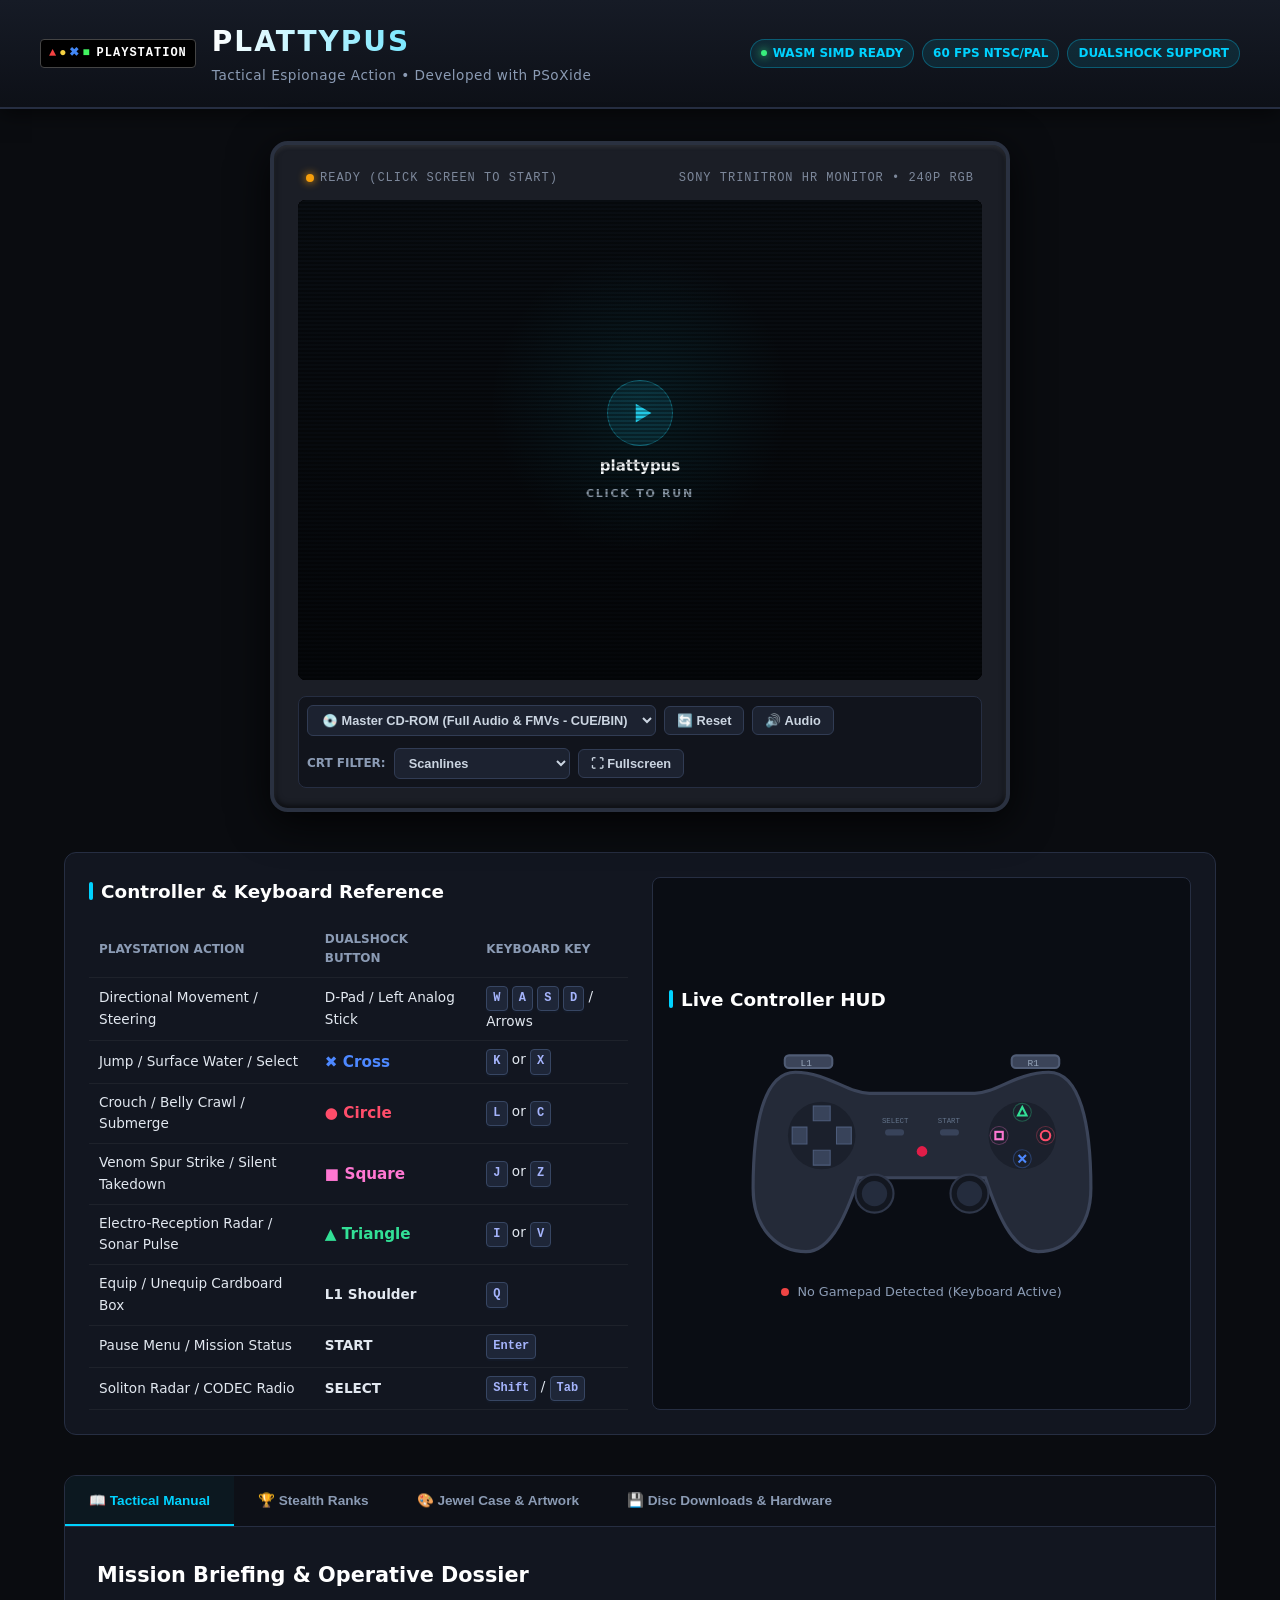
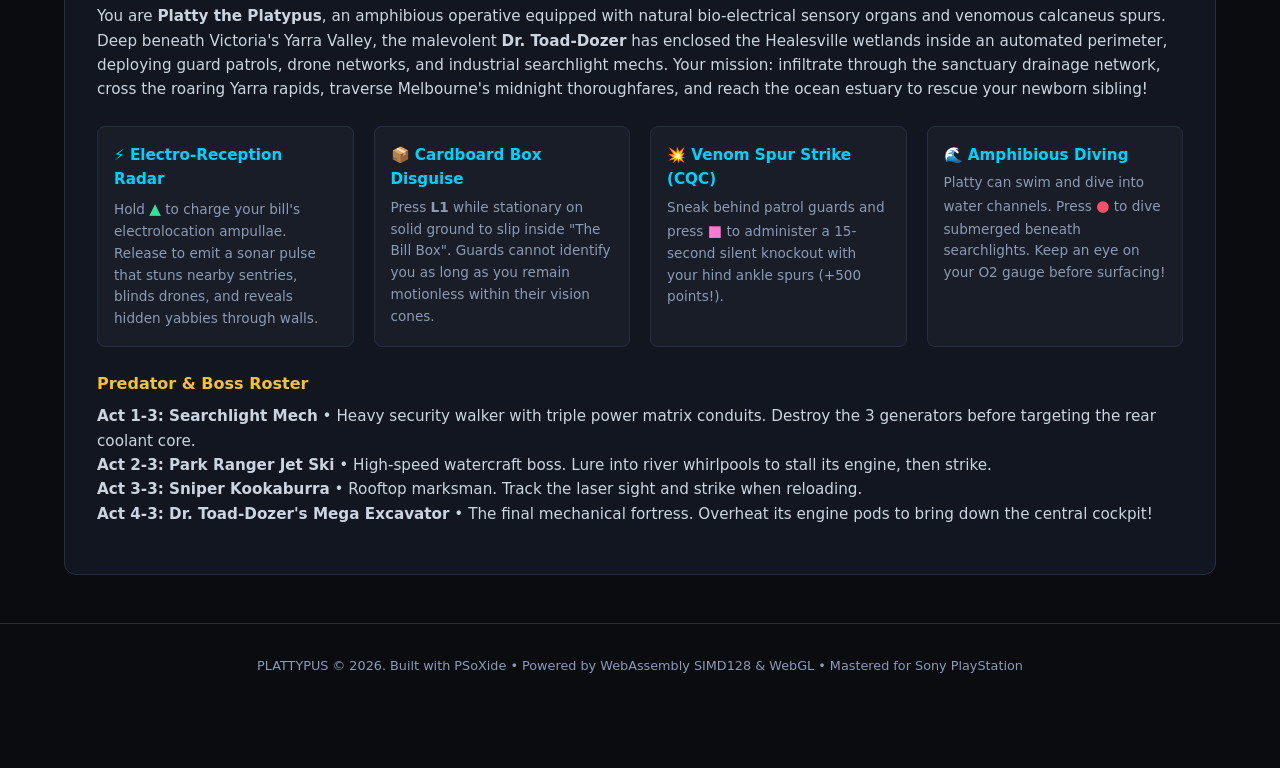
==== commit a6e78b15: "web: default to CUE/BIN disc master and support multi-track CDDA and cutscenes" ====
--- a/web/index.html
+++ b/web/index.html
@@ -49,7 +49,7 @@
         <!-- Monitor Screen with Shader Overlay -->
         <div class="screen-container">
           <iframe id="emulator-frame"
-                  src="player/?embed=1&disc=../roms/plattypus.exe"
+                  src="player/?embed=1&disc=../roms/plattypus.cue"
                   title="Plattypus PS1 Web Player"
                   allow="autoplay; gamepad; fullscreen"
                   loading="eager">
@@ -61,9 +61,10 @@
         <div class="arcade-toolbar">
           <div class="toolbar-group">
             <select id="disc-select" class="select-tool" title="Select Game Disc Format">
+              <option value="../roms/plattypus.cue" selected>💿 Master CD-ROM (Full Audio & FMVs - CUE/BIN)</option>
+              <option value="../roms/plattypus.bin">💿 Master CD-ROM (BIN Track - 59 MB)</option>
+              <option value="../roms/plattypus.iso">📀 Compact Disc ISO (Data Track - 2 MB)</option>
               <option value="../roms/plattypus.exe">🚀 Fast Boot (Standalone EXE - 614 KB)</option>
-              <option value="../roms/plattypus.bin">💿 Master CD-ROM (Full Audio & FMVs - 59 MB)</option>
-              <option value="../roms/plattypus.iso">📀 Compact Disc ISO (Data Track - 2 MB)</option>
             </select>
             <button id="btn-reset" class="btn-tool" title="Cold Boot / Reset PS1">🔄 Reset</button>
             <button id="btn-mute" class="btn-tool" title="Mute/Unmute Audio">🔊 Audio</button>
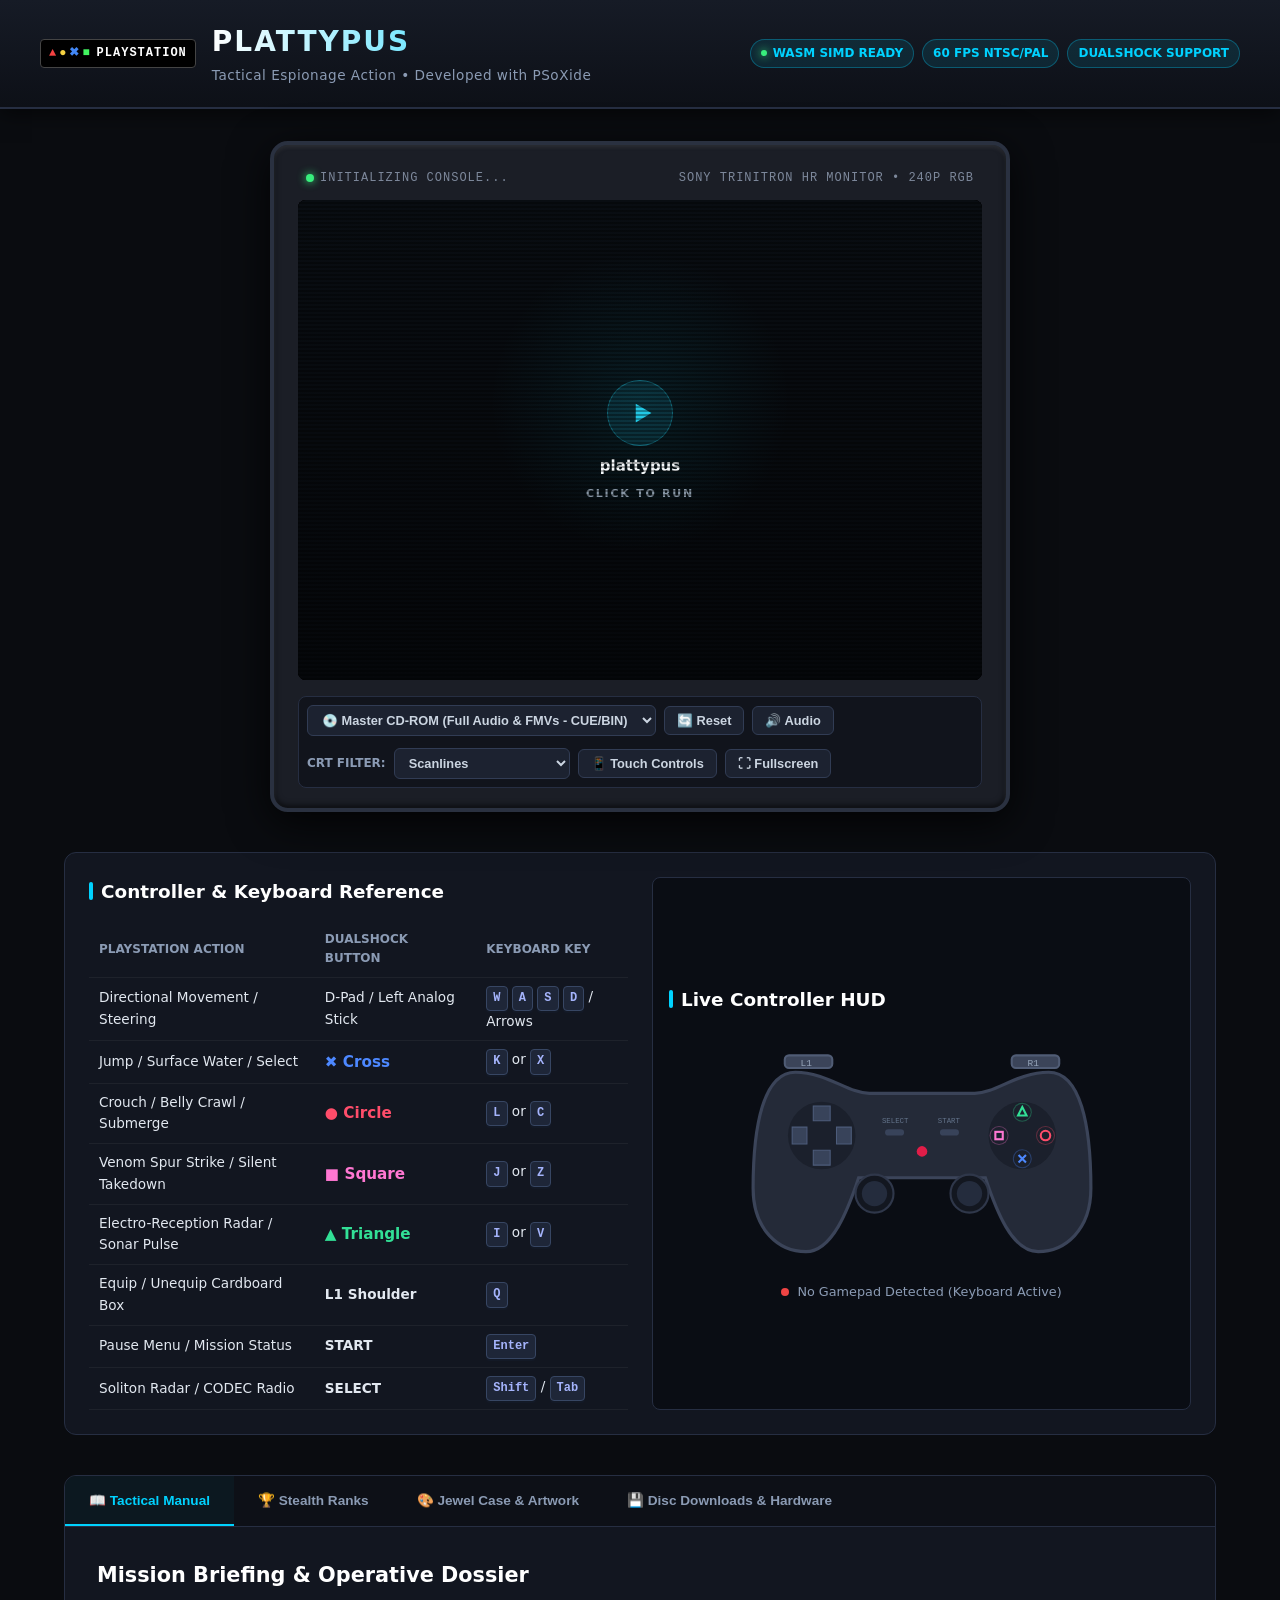
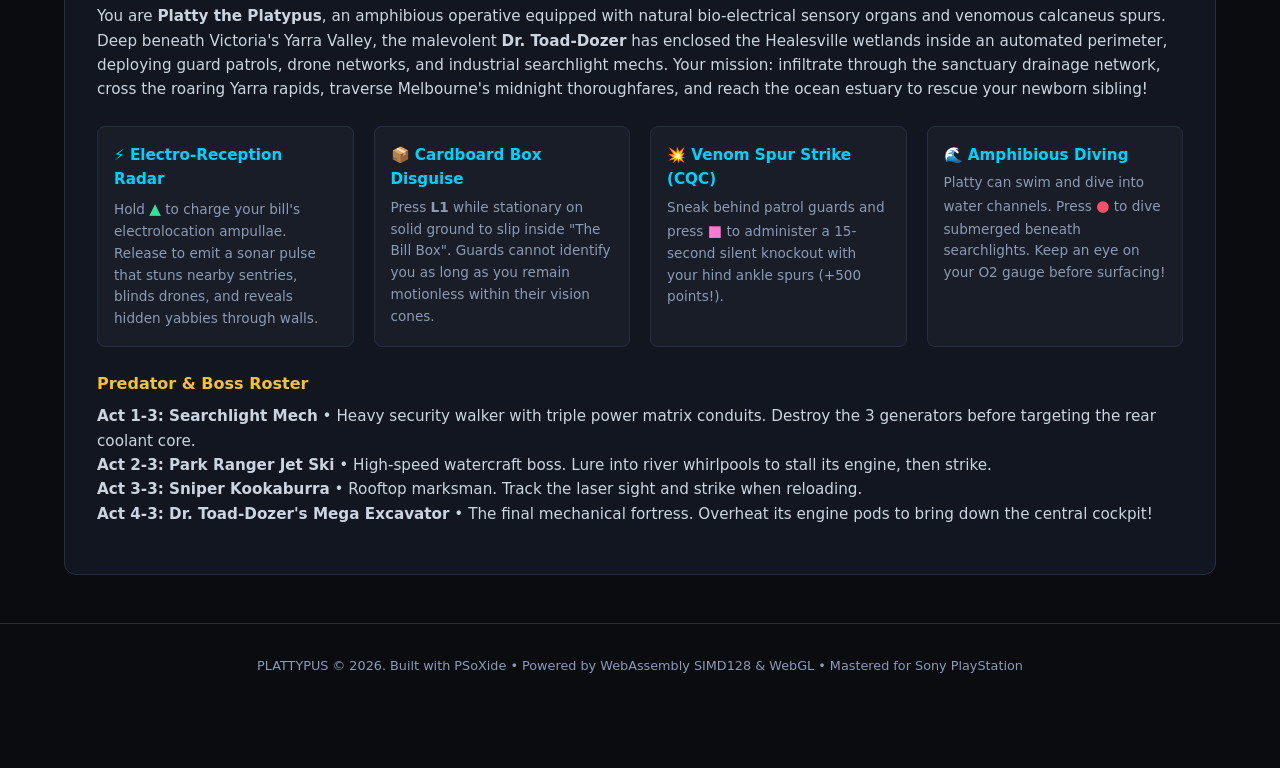
==== commit 6c6209ff: "web: add PS1-style mobile touch controls with portrait and landscape support" ====
--- a/web/index.html
+++ b/web/index.html
@@ -77,7 +77,72 @@
               <option value="trinitron">Retro Trinitron Glow</option>
               <option value="off">Off (Crisp Raw Pixels)</option>
             </select>
+            <button id="btn-touch" class="btn-tool" title="Toggle On-Screen Touch Controls">📱 Touch Controls</button>
             <button id="btn-fullscreen" class="btn-tool" title="Toggle Fullscreen">⛶ Fullscreen</button>
+          </div>
+        </div>
+
+        <!-- PS1 Touch Controller (Mobile / Touchscreen) -->
+        <div id="touch-controls" class="touch-controls" aria-label="PlayStation Virtual Controller">
+          <!-- Left Wing: L1 Shoulder & D-Pad -->
+          <div class="touch-cluster touch-left">
+            <div class="touch-shoulder-row">
+              <button class="touch-btn touch-btn-shoulder" data-btn="l1" id="touch-l1" aria-label="L1 Shoulder">
+                <span>L1</span>
+              </button>
+            </div>
+            <div class="touch-dpad" id="touch-dpad" aria-label="Directional Pad">
+              <div class="touch-dpad-dish"></div>
+              <button class="touch-btn touch-dpad-btn touch-dpad-up" data-btn="up" aria-label="Up">▲</button>
+              <button class="touch-btn touch-dpad-btn touch-dpad-right" data-btn="right" aria-label="Right">▶</button>
+              <button class="touch-btn touch-dpad-btn touch-dpad-down" data-btn="down" aria-label="Down">▼</button>
+              <button class="touch-btn touch-dpad-btn touch-dpad-left" data-btn="left" aria-label="Left">◀</button>
+              <div class="touch-dpad-core"></div>
+            </div>
+          </div>
+
+          <!-- Center Wing: PlayStation Brand & Select / Start -->
+          <div class="touch-cluster touch-center">
+            <div class="touch-brand-mark">
+              <span class="touch-brand-sony">SONY</span>
+              <div class="touch-brand-dots">
+                <span>▲</span><span>●</span><span>✖</span><span>■</span>
+              </div>
+            </div>
+            <div class="touch-center-buttons">
+              <div class="touch-pill-group">
+                <button class="touch-btn touch-btn-pill" data-btn="select" id="touch-select" aria-label="Select"></button>
+                <label>SELECT</label>
+              </div>
+              <div class="touch-pill-group">
+                <button class="touch-btn touch-btn-pill" data-btn="start" id="touch-start" aria-label="Start"></button>
+                <label>START</label>
+              </div>
+            </div>
+          </div>
+
+          <!-- Right Wing: R1 Shoulder & Action Buttons (▲ ● ✖ ■) -->
+          <div class="touch-cluster touch-right">
+            <div class="touch-shoulder-row">
+              <button class="touch-btn touch-btn-shoulder" data-btn="r1" id="touch-r1" aria-label="R1 Shoulder">
+                <span>R1</span>
+              </button>
+            </div>
+            <div class="touch-actions" id="touch-actions" aria-label="Action Buttons">
+              <div class="touch-actions-dish"></div>
+              <button class="touch-btn touch-action-btn touch-action-triangle" data-btn="triangle" aria-label="Triangle">
+                <span class="ps-glyph glyph-triangle">▲</span>
+              </button>
+              <button class="touch-btn touch-action-btn touch-action-circle" data-btn="circle" aria-label="Circle">
+                <span class="ps-glyph glyph-circle">●</span>
+              </button>
+              <button class="touch-btn touch-action-btn touch-action-cross" data-btn="cross" aria-label="Cross">
+                <span class="ps-glyph glyph-cross">✖</span>
+              </button>
+              <button class="touch-btn touch-action-btn touch-action-square" data-btn="square" aria-label="Square">
+                <span class="ps-glyph glyph-square">■</span>
+              </button>
+            </div>
           </div>
         </div>
       </div>
--- a/web/style.css
+++ b/web/style.css
@@ -604,3 +604,477 @@
   border-top: 1px solid var(--border-color);
   margin-top: 3rem;
 }
+
+/* ==========================================================================
+   PS1 Mobile On-Screen Touch Controller
+   ========================================================================== */
+.touch-controls {
+  display: flex;
+  justify-content: space-between;
+  align-items: flex-end;
+  margin-top: 1.25rem;
+  padding: 1.25rem 1.5rem;
+  background: radial-gradient(circle at 50% 0%, #242a38 0%, #151820 100%);
+  border-radius: 20px;
+  border: 2px solid #2e3748;
+  box-shadow:
+    inset 0 2px 4px rgba(255, 255, 255, 0.08),
+    0 10px 30px rgba(0, 0, 0, 0.6);
+  user-select: none;
+  -webkit-user-select: none;
+  touch-action: none;
+  position: relative;
+  transition: opacity 0.25s ease, transform 0.25s ease;
+}
+
+.touch-controls.touch-hidden {
+  display: none !important;
+}
+
+/* Button Reset for Virtual Pad */
+.touch-btn {
+  background: none;
+  border: none;
+  padding: 0;
+  margin: 0;
+  outline: none;
+  -webkit-tap-highlight-color: transparent;
+  user-select: none;
+  -webkit-user-select: none;
+  touch-action: none;
+  display: flex;
+  align-items: center;
+  justify-content: center;
+}
+
+/* Controller Clusters */
+.touch-cluster {
+  display: flex;
+  flex-direction: column;
+  align-items: center;
+}
+
+.touch-shoulder-row {
+  margin-bottom: 8px;
+}
+
+.touch-btn-shoulder {
+  width: 84px;
+  height: 32px;
+  border-radius: 8px 8px 4px 4px;
+  background: linear-gradient(180deg, #323b4c 0%, #222734 100%);
+  border: 1px solid #414d64;
+  color: #94a3b8;
+  font-family: monospace;
+  font-weight: 700;
+  font-size: 0.85rem;
+  cursor: pointer;
+  box-shadow:
+    0 4px 8px rgba(0, 0, 0, 0.4),
+    inset 0 1px 2px rgba(255, 255, 255, 0.12);
+  transition: all 0.08s ease;
+}
+
+.touch-btn-shoulder:active,
+.touch-btn-shoulder.active {
+  background: #00d2ff;
+  color: #0b1118;
+  border-color: #38bdf8;
+  box-shadow: 0 0 16px rgba(0, 210, 255, 0.7);
+  transform: translateY(2px);
+}
+
+/* --- D-Pad --- */
+.touch-dpad {
+  position: relative;
+  width: 130px;
+  height: 130px;
+}
+
+.touch-dpad-dish {
+  position: absolute;
+  inset: 0;
+  border-radius: 50%;
+  background: #12151c;
+  box-shadow:
+    inset 0 2px 8px rgba(0, 0, 0, 0.9),
+    0 1px 2px rgba(255, 255, 255, 0.05);
+}
+
+.touch-dpad-core {
+  position: absolute;
+  top: 43px;
+  left: 43px;
+  width: 44px;
+  height: 44px;
+  background: #202633;
+  z-index: 2;
+  pointer-events: none;
+}
+
+.touch-dpad-btn {
+  position: absolute;
+  z-index: 3;
+  background: #293140;
+  color: #8493a8;
+  border: 1px solid #3c4659;
+  cursor: pointer;
+  font-size: 0.95rem;
+  transition: all 0.06s ease;
+}
+
+.touch-dpad-up {
+  top: 2px;
+  left: 43px;
+  width: 44px;
+  height: 44px;
+  border-radius: 8px 8px 2px 2px;
+}
+
+.touch-dpad-down {
+  bottom: 2px;
+  left: 43px;
+  width: 44px;
+  height: 44px;
+  border-radius: 2px 2px 8px 8px;
+}
+
+.touch-dpad-left {
+  top: 43px;
+  left: 2px;
+  width: 44px;
+  height: 44px;
+  border-radius: 8px 2px 2px 8px;
+}
+
+.touch-dpad-right {
+  top: 43px;
+  right: 2px;
+  width: 44px;
+  height: 44px;
+  border-radius: 2px 8px 8px 2px;
+}
+
+.touch-dpad-btn:active,
+.touch-dpad-btn.active {
+  background: #3b82f6 !important;
+  color: #fff !important;
+  box-shadow: 0 0 14px rgba(59, 130, 246, 0.8) !important;
+  transform: scale(0.95);
+}
+
+/* --- Action Buttons (▲ ● ✖ ■) --- */
+.touch-actions {
+  position: relative;
+  width: 130px;
+  height: 130px;
+}
+
+.touch-actions-dish {
+  position: absolute;
+  inset: 0;
+  border-radius: 50%;
+  background: #12151c;
+  box-shadow:
+    inset 0 2px 8px rgba(0, 0, 0, 0.9),
+    0 1px 2px rgba(255, 255, 255, 0.05);
+}
+
+.touch-action-btn {
+  position: absolute;
+  width: 42px;
+  height: 42px;
+  border-radius: 50%;
+  background: #202532;
+  border: 2px solid #323c4d;
+  font-size: 1.15rem;
+  font-weight: bold;
+  cursor: pointer;
+  z-index: 3;
+  box-shadow:
+    0 4px 8px rgba(0, 0, 0, 0.5),
+    inset 0 1px 2px rgba(255, 255, 255, 0.1);
+  transition: all 0.06s ease;
+}
+
+.touch-action-triangle {
+  top: 3px;
+  left: 44px;
+}
+
+.touch-action-circle {
+  top: 44px;
+  right: 3px;
+}
+
+.touch-action-cross {
+  bottom: 3px;
+  left: 44px;
+}
+
+.touch-action-square {
+  top: 44px;
+  left: 3px;
+}
+
+.ps-glyph.glyph-triangle { color: #32e096; }
+.ps-glyph.glyph-circle   { color: #ff4d6a; }
+.ps-glyph.glyph-cross    { color: #4d88ff; }
+.ps-glyph.glyph-square   { color: #ff77d2; }
+
+.touch-action-triangle:active,
+.touch-action-triangle.active {
+  background: rgba(50, 224, 150, 0.3) !important;
+  border-color: #32e096 !important;
+  box-shadow: 0 0 18px #32e096 !important;
+  transform: scale(0.92);
+}
+
+.touch-action-circle:active,
+.touch-action-circle.active {
+  background: rgba(255, 77, 106, 0.3) !important;
+  border-color: #ff4d6a !important;
+  box-shadow: 0 0 18px #ff4d6a !important;
+  transform: scale(0.92);
+}
+
+.touch-action-cross:active,
+.touch-action-cross.active {
+  background: rgba(77, 136, 255, 0.3) !important;
+  border-color: #4d88ff !important;
+  box-shadow: 0 0 18px #4d88ff !important;
+  transform: scale(0.92);
+}
+
+.touch-action-square:active,
+.touch-action-square.active {
+  background: rgba(255, 119, 210, 0.3) !important;
+  border-color: #ff77d2 !important;
+  box-shadow: 0 0 18px #ff77d2 !important;
+  transform: scale(0.92);
+}
+
+/* --- Center Section: SELECT & START --- */
+.touch-center {
+  justify-content: space-between;
+  height: 100%;
+  min-height: 120px;
+  padding-bottom: 6px;
+}
+
+.touch-brand-mark {
+  display: flex;
+  flex-direction: column;
+  align-items: center;
+  gap: 3px;
+  margin-top: 4px;
+}
+
+.touch-brand-sony {
+  font-family: var(--font-retro);
+  font-size: 0.75rem;
+  letter-spacing: 2px;
+  color: #556276;
+  font-weight: bold;
+}
+
+.touch-brand-dots {
+  display: flex;
+  gap: 4px;
+  font-size: 0.6rem;
+}
+
+.touch-brand-dots span:nth-child(1) { color: #32e096; }
+.touch-brand-dots span:nth-child(2) { color: #ff4d6a; }
+.touch-brand-dots span:nth-child(3) { color: #4d88ff; }
+.touch-brand-dots span:nth-child(4) { color: #ff77d2; }
+
+.touch-center-buttons {
+  display: flex;
+  gap: 16px;
+  align-items: flex-end;
+}
+
+.touch-pill-group {
+  display: flex;
+  flex-direction: column;
+  align-items: center;
+  gap: 6px;
+}
+
+.touch-btn-pill {
+  width: 42px;
+  height: 16px;
+  border-radius: 8px;
+  background: #252b38;
+  border: 1px solid #3b4557;
+  transform: rotate(-25deg);
+  cursor: pointer;
+  box-shadow: inset 0 1px 2px rgba(0, 0, 0, 0.8), 0 2px 4px rgba(0, 0, 0, 0.3);
+  transition: all 0.08s ease;
+}
+
+.touch-pill-group label {
+  font-family: monospace;
+  font-size: 0.65rem;
+  color: #64748b;
+  font-weight: 700;
+  letter-spacing: 0.5px;
+}
+
+.touch-btn-pill:active,
+.touch-btn-pill.active {
+  background: #00d2ff !important;
+  box-shadow: 0 0 12px #00d2ff !important;
+  transform: rotate(-25deg) scale(0.92);
+}
+
+/* --- Mobile Landscape Floating Controls --- */
+@media (orientation: landscape) and (max-width: 1024px),
+       (orientation: landscape) and (max-height: 520px) {
+  .touch-controls {
+    position: fixed;
+    inset: 0;
+    z-index: 9999;
+    margin: 0;
+    padding: 16px 24px;
+    background: transparent;
+    border: none;
+    box-shadow: none;
+    pointer-events: none;
+    display: flex;
+    justify-content: space-between;
+    align-items: flex-end;
+  }
+
+  .touch-controls .touch-left {
+    pointer-events: auto;
+    background: rgba(20, 24, 32, 0.82);
+    backdrop-filter: blur(8px);
+    -webkit-backdrop-filter: blur(8px);
+    padding: 10px 14px;
+    border-radius: 24px;
+    border: 1px solid rgba(255, 255, 255, 0.12);
+    box-shadow: 0 8px 32px rgba(0, 0, 0, 0.6);
+  }
+
+  .touch-controls .touch-right {
+    pointer-events: auto;
+    background: rgba(20, 24, 32, 0.82);
+    backdrop-filter: blur(8px);
+    -webkit-backdrop-filter: blur(8px);
+    padding: 10px 14px;
+    border-radius: 24px;
+    border: 1px solid rgba(255, 255, 255, 0.12);
+    box-shadow: 0 8px 32px rgba(0, 0, 0, 0.6);
+  }
+
+  .touch-controls .touch-center {
+    pointer-events: auto;
+    position: fixed;
+    top: 12px;
+    left: 50%;
+    transform: translateX(-50%);
+    background: rgba(20, 24, 32, 0.82);
+    backdrop-filter: blur(8px);
+    -webkit-backdrop-filter: blur(8px);
+    padding: 6px 18px;
+    border-radius: 14px;
+    border: 1px solid rgba(255, 255, 255, 0.12);
+    box-shadow: 0 4px 20px rgba(0, 0, 0, 0.6);
+    flex-direction: row;
+    gap: 16px;
+    align-items: center;
+    min-height: auto;
+    height: auto;
+  }
+
+  .touch-controls .touch-brand-mark {
+    display: none;
+  }
+}
+
+/* Mobile Portrait Responsive Tweaks */
+@media (max-width: 600px) {
+  .arcade-bezel {
+    padding: 0.75rem 0.5rem;
+  }
+  .touch-controls {
+    padding: 0.75rem 0.5rem;
+    margin-top: 0.75rem;
+  }
+  .touch-dpad,
+  .touch-actions {
+    width: 114px;
+    height: 114px;
+  }
+  .touch-dpad-dish,
+  .touch-actions-dish {
+    width: 114px;
+    height: 114px;
+  }
+  .touch-dpad-core {
+    top: 38px;
+    left: 38px;
+    width: 38px;
+    height: 38px;
+  }
+  .touch-dpad-up {
+    top: 2px;
+    left: 38px;
+    width: 38px;
+    height: 38px;
+  }
+  .touch-dpad-down {
+    bottom: 2px;
+    left: 38px;
+    width: 38px;
+    height: 38px;
+  }
+  .touch-dpad-left {
+    top: 38px;
+    left: 2px;
+    width: 38px;
+    height: 38px;
+  }
+  .touch-dpad-right {
+    top: 38px;
+    right: 2px;
+    width: 38px;
+    height: 38px;
+  }
+  .touch-action-btn {
+    width: 36px;
+    height: 36px;
+    font-size: 1rem;
+  }
+  .touch-action-triangle {
+    top: 2px;
+    left: 39px;
+  }
+  .touch-action-circle {
+    top: 39px;
+    right: 2px;
+  }
+  .touch-action-cross {
+    bottom: 2px;
+    left: 39px;
+  }
+  .touch-action-square {
+    top: 39px;
+    left: 2px;
+  }
+  .touch-btn-shoulder {
+    width: 72px;
+    height: 28px;
+    font-size: 0.75rem;
+  }
+  .touch-center-buttons {
+    gap: 8px;
+  }
+  .touch-btn-pill {
+    width: 34px;
+    height: 14px;
+  }
+}
+
